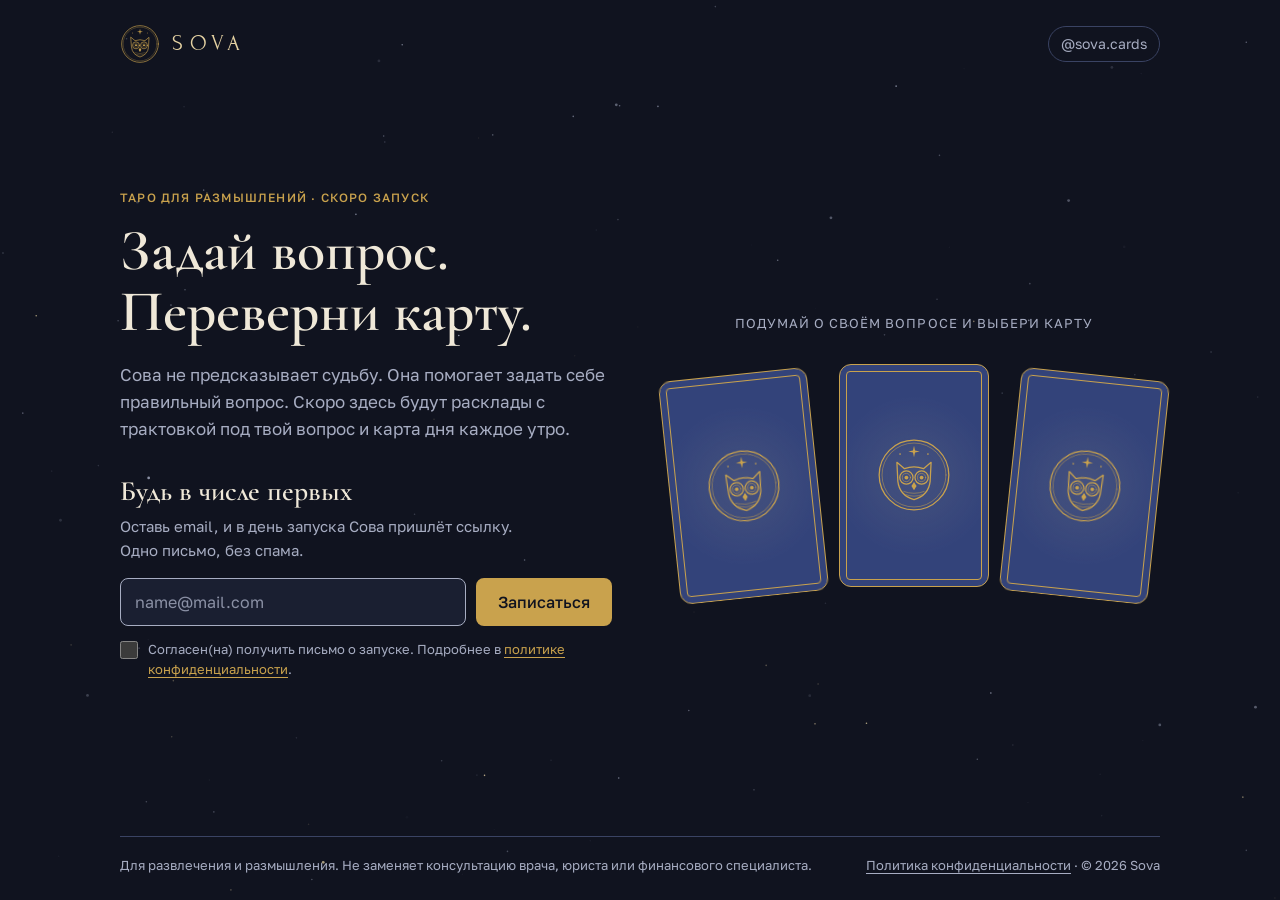
==== index.html @ 3fef8f58 "Add Sova coming-soon page with waitlist Static landing page in the Sova brand: starry sky, three tar" ====
<!doctype html>
<html lang="ru">
<head>
<meta charset="utf-8">
<meta name="viewport" content="width=device-width, initial-scale=1, viewport-fit=cover">
<title>Sova — таро для размышлений</title>
<meta name="description" content="Задай вопрос, переверни карту и получи трактовку под свой вопрос. Скоро запуск — оставь email, чтобы узнать первым.">
<meta name="theme-color" content="#10131F">
<link rel="icon" href="/assets/owl.svg" type="image/svg+xml">
<meta property="og:type" content="website">
<meta property="og:url" content="https://sovacards.com/">
<meta property="og:title" content="Sova — таро для размышлений">
<meta property="og:description" content="Задай вопрос и переверни карту. Скоро запуск.">
<meta property="og:image" content="https://sovacards.com/assets/og.png">
<meta property="og:image:width" content="1200">
<meta property="og:image:height" content="630">
<meta name="twitter:card" content="summary_large_image">
<link rel="preconnect" href="https://fonts.googleapis.com">
<link rel="preconnect" href="https://fonts.gstatic.com" crossorigin>
<link rel="stylesheet" href="https://fonts.googleapis.com/css2?family=Cormorant+Garamond:ital,wght@0,500;0,600;1,500&family=Forum&family=Golos+Text:wght@400;500&display=swap">
<link rel="stylesheet" href="/assets/style.css">
</head>
<body>
<canvas id="sky" aria-hidden="true"></canvas>

<div class="page">
  <header class="top">
    <a class="brand" href="/" aria-label="Sova, на главную">
      <img src="/assets/owl.svg" width="40" height="40" alt="">
      <span class="wordmark">SOVA</span>
    </a>
    <a class="ig" href="https://instagram.com/sova.cards" rel="noopener">@sova.cards</a>
  </header>

  <main class="hero">
    <section class="copy">
      <p class="eyebrow">Таро для размышлений · скоро запуск</p>
      <h1>Задай вопрос.<br>Переверни карту.</h1>
      <p class="lead">Сова не предсказывает судьбу. Она помогает задать себе правильный вопрос. Скоро здесь будут расклады с трактовкой под твой вопрос и карта дня каждое утро.</p>
    </section>

    <section class="deck" aria-labelledby="deck-title">
      <h2 id="deck-title" class="sr-only">Попробуй: вытяни карту</h2>
      <p class="hint" id="hint">Подумай о своём вопросе и выбери карту</p>
      <div class="cards" id="cards">
        <button class="card" type="button" data-i="0" aria-label="Карта 1"><span class="inner"><span class="back"></span><span class="face"></span></span></button>
        <button class="card" type="button" data-i="1" aria-label="Карта 2"><span class="inner"><span class="back"></span><span class="face"></span></span></button>
        <button class="card" type="button" data-i="2" aria-label="Карта 3"><span class="inner"><span class="back"></span><span class="face"></span></span></button>
      </div>
      <div class="reading" id="reading" aria-live="polite" hidden>
        <p class="r-meaning" id="r-meaning"></p>
        <p class="r-question" id="r-question"></p>
        <button class="link-btn" type="button" id="again">Перемешать колоду</button>
      </div>
    </section>

    <section class="signup" aria-labelledby="signup-title">
      <h2 id="signup-title">Будь в числе первых</h2>
      <p class="sub">Оставь email, и в день запуска Сова пришлёт ссылку. Одно письмо, без спама.</p>
      <form id="form" novalidate>
        <div class="field">
          <label for="email" class="sr-only">Email</label>
          <input id="email" name="email" type="email" inputmode="email" autocomplete="email" placeholder="name@mail.com" required>
          <button type="submit" id="submit">Записаться</button>
        </div>
        <label class="hp" aria-hidden="true">Сайт <input type="text" name="website" id="website" tabindex="-1" autocomplete="off"></label>
        <label class="consent">
          <input type="checkbox" id="consent" required>
          <span>Согласен(на) получить письмо о запуске. Подробнее в <a href="/privacy">политике конфиденциальности</a>.</span>
        </label>
        <p class="msg" id="msg" role="status"></p>
      </form>
    </section>
  </main>

  <footer class="foot">
    <p>Для развлечения и размышления. Не заменяет консультацию врача, юриста или финансового специалиста.</p>
    <p><a href="/privacy">Политика конфиденциальности</a> · © 2026 Sova</p>
  </footer>
</div>

<script src="/assets/app.js" defer></script>
</body>
</html>
---- assets/style.css ----
/* Sova brand tokens — from the Sova design system (theme "Ночь") */
:root {
  --ground: #10131F;
  --surface: #1A1F31;
  --surface-raised: #242B42;
  --line: #3A4363;
  --ink: #EFE8D8;
  --ink-muted: #A7ADC2;
  --gold: #C9A24D;
  --gold-light: #E6D3A3;
  --midnight: #33437A;
  --moonlight: #E6D3A3;
  --on-gold: #10131F;
  --danger: #F0A39A;
  --ok: #9FD3B0;

  --font-display: "Forum", "Times New Roman", serif;
  --font-serif: "Cormorant Garamond", Georgia, serif;
  --font-sans: "Golos Text", system-ui, -apple-system, "Segoe UI", sans-serif;

  --radius-sm: 4px;
  --radius-md: 8px;
  --radius-card: 12px;
  --glow-gold: 0 0 28px rgba(201, 162, 77, 0.35);
  color-scheme: dark;
}

* { box-sizing: border-box; }
html, body { margin: 0; }
body {
  background: var(--ground);
  color: var(--ink);
  font-family: var(--font-sans);
  font-size: 16px;
  line-height: 1.6;
  -webkit-font-smoothing: antialiased;
  min-height: 100vh;
}
a { color: var(--gold); text-underline-offset: 3px; }
a:hover { color: var(--gold-light); }
:focus-visible { outline: 2px solid var(--gold); outline-offset: 3px; border-radius: var(--radius-sm); }
.sr-only { position: absolute; width: 1px; height: 1px; padding: 0; margin: -1px; overflow: hidden; clip: rect(0 0 0 0); white-space: nowrap; border: 0; }

#sky { position: fixed; inset: 0; width: 100%; height: 100%; z-index: 0; pointer-events: none; }

.page {
  position: relative;
  z-index: 1;
  max-width: 1080px;
  margin: 0 auto;
  padding-left: max(20px, env(safe-area-inset-left, 0px));
  padding-right: max(20px, env(safe-area-inset-right, 0px));
  padding-top: max(16px, env(safe-area-inset-top, 0px));
  padding-bottom: max(24px, env(safe-area-inset-bottom, 0px));
  min-height: 100vh;
  display: flex;
  flex-direction: column;
}

/* header */
.top { display: flex; align-items: center; justify-content: space-between; gap: 16px; padding-block: 8px 24px; }
.brand { display: flex; align-items: center; gap: 12px; text-decoration: none; color: var(--gold-light); }
.wordmark { font-family: var(--font-display); font-size: 22px; letter-spacing: 0.3em; }
.ig { font-size: 14px; color: var(--ink-muted); text-decoration: none; border: 1px solid var(--line); padding: 6px 12px; border-radius: 999px; }
.ig:hover { color: var(--gold-light); border-color: var(--gold); }

/* layout */
.hero {
  flex: 1;
  display: grid;
  grid-template-columns: minmax(0, 1fr) minmax(0, 1fr);
  grid-template-areas: "copy deck" "signup deck";
  column-gap: 56px;
  row-gap: 32px;
  align-items: start;
  padding-block: 24px 48px;
}
.copy { grid-area: copy; align-self: end; }
.deck { grid-area: deck; align-self: center; }
.signup { grid-area: signup; }

@media (max-width: 820px) {
  .hero { grid-template-columns: minmax(0, 1fr); grid-template-areas: "copy" "deck" "signup"; row-gap: 36px; padding-block: 8px 32px; }
}

/* copy */
.eyebrow { margin: 0 0 14px; font-size: 12px; font-weight: 500; letter-spacing: 0.1em; text-transform: uppercase; color: var(--gold); }
h1 {
  margin: 0 0 18px;
  font-family: var(--font-serif);
  font-weight: 600;
  font-size: clamp(38px, 6vw, 58px);
  line-height: 1.05;
  color: var(--ink);
  text-wrap: balance;
}
.lead { margin: 0; max-width: 46ch; color: var(--ink-muted); font-size: 17px; }

/* deck */
.hint { text-align: center; margin: 0 0 30px; font-size: 13px; letter-spacing: 0.08em; text-transform: uppercase; color: var(--ink-muted); min-height: 1.6em; }
.cards { display: flex; justify-content: center; gap: clamp(10px, 2.4vw, 22px); perspective: 1000px; }
.card {
  --w: clamp(96px, 26vw, 150px);
  width: var(--w);
  aspect-ratio: 2 / 3;
  padding: 0;
  border: 0;
  background: none;
  cursor: pointer;
  border-radius: var(--radius-card);
  transition: transform 0.5s cubic-bezier(.2, .8, .2, 1), opacity 0.5s;
  -webkit-tap-highlight-color: transparent;
}
.card:nth-child(1) { transform: rotate(-6deg) translateY(10px); }
.card:nth-child(3) { transform: rotate(6deg) translateY(10px); }
.cards:not(.done) .card:hover { transform: translateY(-10px); }
.cards.shuffle .card { animation: shuffle 0.9s ease-in-out; }
.cards.shuffle .card:nth-child(2) { animation-delay: 0.08s; }
.cards.shuffle .card:nth-child(3) { animation-delay: 0.16s; }
@keyframes shuffle {
  0%, 100% { transform: translateX(0) rotate(0); }
  30% { transform: translateX(calc(var(--w) * 0.6)) rotate(8deg); }
  65% { transform: translateX(calc(var(--w) * -0.6)) rotate(-8deg); }
}
.cards.done .card { cursor: default; }
.cards.done .card:not(.picked) { opacity: 0.28; transform: scale(0.94); }
.cards.done .card.picked { transform: translateY(-14px) scale(1.06); }

.inner { position: relative; display: block; width: 100%; height: 100%; transform-style: preserve-3d; transition: transform 0.85s cubic-bezier(.3, .7, .2, 1); }
.card.picked .inner { transform: rotateY(180deg); }
.back, .face {
  position: absolute;
  inset: 0;
  border-radius: var(--radius-card);
  backface-visibility: hidden;
  -webkit-backface-visibility: hidden;
  border: 1.5px solid var(--gold);
  overflow: hidden;
}
.back::before, .face::before {
  content: "";
  position: absolute;
  inset: 6px;
  border: 0.5px solid var(--gold);
  border-radius: var(--radius-sm);
  pointer-events: none;
}
.back {
  background: radial-gradient(circle at 50% 50%, rgba(230, 211, 163, 0.10), transparent 60%), var(--midnight);
  display: grid;
  place-items: center;
}
.back::after {
  content: "";
  width: 52%;
  aspect-ratio: 1;
  background: url("/assets/owl.svg") center / contain no-repeat;
}
.face {
  transform: rotateY(180deg);
  background: var(--ground);
  display: flex;
  flex-direction: column;
  align-items: center;
  justify-content: space-between;
  padding: 14% 8%;
  text-align: center;
}
.card.picked .face { box-shadow: var(--glow-gold); }
.f-num { font-family: var(--font-display); font-size: clamp(11px, 2.6vw, 14px); letter-spacing: 0.2em; color: var(--gold-light); }
.f-sym { width: 46%; aspect-ratio: 1; color: var(--gold); }
.f-name { font-family: var(--font-display); font-size: clamp(11px, 2.8vw, 15px); letter-spacing: 0.14em; text-transform: uppercase; color: var(--gold-light); line-height: 1.2; }

.spark { position: absolute; width: 4px; height: 4px; border-radius: 50%; background: var(--gold-light); pointer-events: none; animation: spark 0.9s ease-out forwards; }
@keyframes spark { from { opacity: 1; transform: translate(0, 0) scale(1); } to { opacity: 0; transform: translate(var(--dx), var(--dy)) scale(0.3); } }

.reading { margin: 26px auto 0; max-width: 40ch; text-align: center; }
.reading[hidden] { display: none; }
.r-meaning { margin: 0 0 10px; color: var(--ink); }
.r-question { margin: 0 0 16px; font-family: var(--font-serif); font-style: italic; font-weight: 500; font-size: 22px; line-height: 1.35; color: var(--gold-light); }
.link-btn { background: none; border: 0; padding: 4px 0; color: var(--gold); font: 500 14px var(--font-sans); cursor: pointer; text-decoration: underline; text-underline-offset: 3px; }
.link-btn:hover { color: var(--gold-light); }

/* signup */
.signup h2 { margin: 0 0 6px; font-family: var(--font-serif); font-weight: 600; font-size: 28px; line-height: 1.2; }
.sub { margin: 0 0 16px; color: var(--ink-muted); font-size: 15px; max-width: 46ch; }
.field { display: flex; gap: 10px; flex-wrap: wrap; }
.field input {
  flex: 1 1 220px;
  min-width: 0;
  height: 48px;
  padding: 0 14px;
  border-radius: var(--radius-md);
  border: 1px solid var(--ink-muted);
  background: var(--surface);
  color: var(--ink);
  font: 16px var(--font-sans);
}
.field input::placeholder { color: var(--ink-muted); opacity: 0.8; }
.field input:focus { outline: none; border-color: var(--gold); box-shadow: 0 0 0 3px rgba(201, 162, 77, 0.25); }
.field input[aria-invalid="true"] { border-color: var(--danger); }
.field button {
  flex: 0 0 auto;
  height: 48px;
  padding: 0 22px;
  border: 0;
  border-radius: var(--radius-md);
  background: var(--gold);
  color: var(--on-gold);
  font: 500 16px var(--font-sans);
  cursor: pointer;
}
.field button:hover { background: var(--gold-light); }
.field button[disabled] { opacity: 0.6; cursor: progress; }
@media (max-width: 420px) { .field button { flex: 1 1 100%; } }
.consent { display: flex; gap: 10px; align-items: flex-start; margin-top: 14px; font-size: 13px; line-height: 1.5; color: var(--ink-muted); cursor: pointer; }
.consent input { width: 18px; height: 18px; margin: 1px 0 0; accent-color: var(--gold); flex: none; }
.hp { position: absolute; left: -10000px; width: 1px; height: 1px; overflow: hidden; }
.msg { min-height: 1.5em; margin: 12px 0 0; font-size: 14px; }
.msg.err { color: var(--danger); }
.msg.ok { color: var(--ok); }

/* footer */
.foot { border-top: 1px solid var(--line); padding-top: 18px; font-size: 13px; color: var(--ink-muted); display: flex; flex-wrap: wrap; justify-content: space-between; gap: 6px 24px; }
.foot p { margin: 0; }
.foot a { color: var(--ink-muted); }
.foot a:hover { color: var(--gold-light); }

/* privacy page */
.doc { max-width: 680px; padding-block: 8px 48px; flex: 1; }
.doc h1 { font-size: clamp(32px, 5vw, 44px); }
.doc h2 { font-family: var(--font-serif); font-weight: 600; font-size: 24px; margin: 28px 0 8px; }
.doc p, .doc li { color: var(--ink-muted); }
.doc strong { color: var(--ink); font-weight: 500; }

@media (prefers-reduced-motion: reduce) {
  *, *::before, *::after { animation: none !important; transition-duration: 0.01ms !important; }
  .card.picked .inner { transition: none; }
}
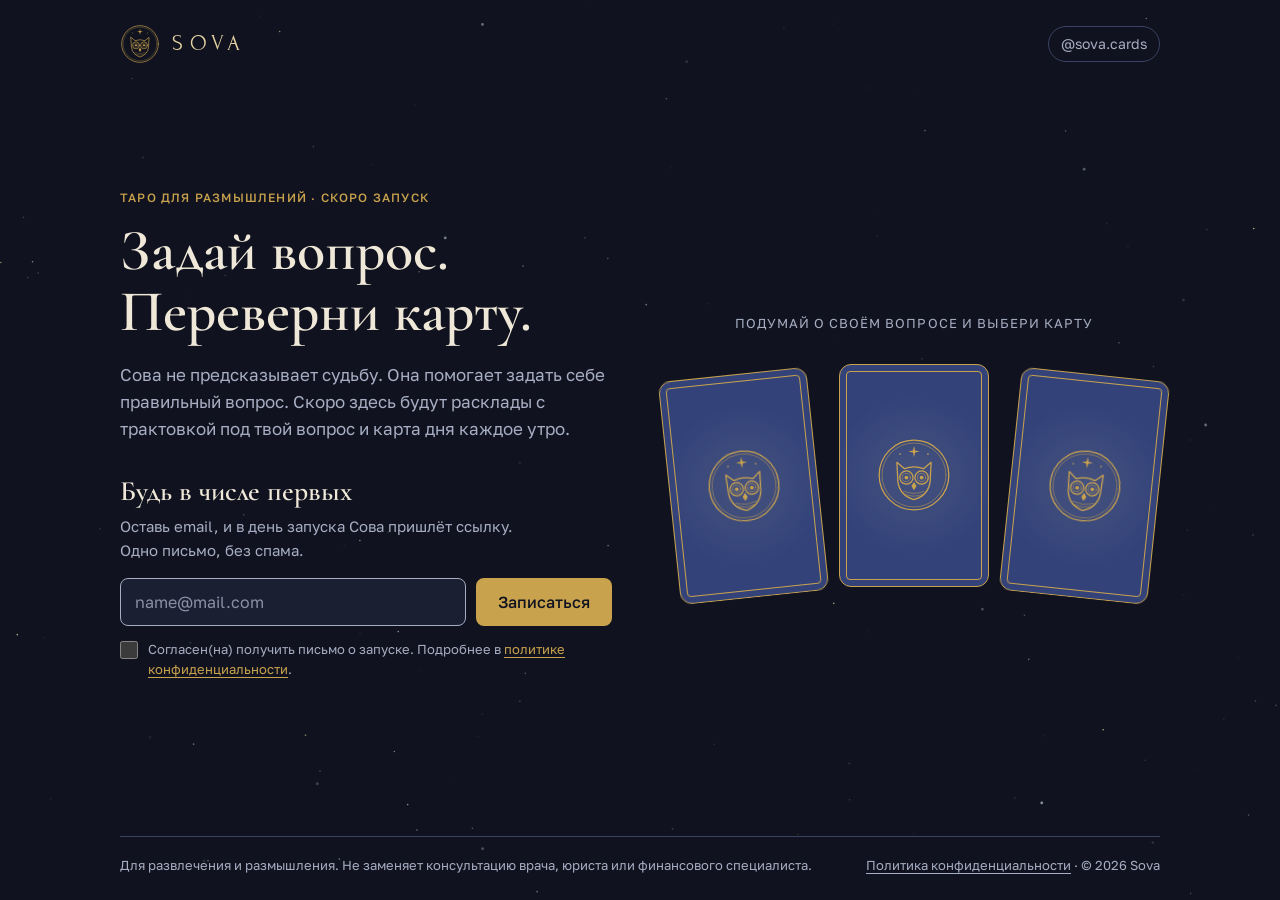
==== commit 8bff699d: "Show a clear confirmation after joining the waitlist After a successful signup the form is replaced " ====
--- a/index.html
+++ b/index.html
@@ -70,6 +70,14 @@
         </label>
         <p class="msg" id="msg" role="status"></p>
       </form>
+      <div class="done-card" id="done" tabindex="-1" hidden>
+        <img src="/assets/owl.svg" width="56" height="56" alt="">
+        <div>
+          <p class="done-title">Ты в списке</p>
+          <p class="done-text">Сова напишет на <strong id="done-email"></strong> в день запуска. А пока загляни в <a href="https://instagram.com/sova.cards" rel="noopener">@sova.cards</a>: там карта дня.</p>
+          <button class="link-btn" type="button" id="another">Записать другой email</button>
+        </div>
+      </div>
     </section>
   </main>
 
--- a/assets/style.css
+++ b/assets/style.css
@@ -216,6 +216,24 @@
 .consent { display: flex; gap: 10px; align-items: flex-start; margin-top: 14px; font-size: 13px; line-height: 1.5; color: var(--ink-muted); cursor: pointer; }
 .consent input { width: 18px; height: 18px; margin: 1px 0 0; accent-color: var(--gold); flex: none; }
 .hp { position: absolute; left: -10000px; width: 1px; height: 1px; overflow: hidden; }
+.done-card {
+  display: flex;
+  gap: 18px;
+  align-items: flex-start;
+  padding: 20px;
+  border: 1.5px solid var(--gold);
+  border-radius: var(--radius-card);
+  background: var(--surface);
+  box-shadow: var(--glow-gold);
+  animation: rise 0.6s cubic-bezier(.2, .8, .2, 1);
+}
+.done-card[hidden] { display: none; }
+.done-card:focus { outline: none; }
+.done-card img { flex: none; }
+.done-title { margin: 0 0 4px; font-family: var(--font-serif); font-weight: 600; font-size: 26px; line-height: 1.2; color: var(--gold-light); }
+.done-text { margin: 0 0 10px; color: var(--ink-muted); font-size: 15px; }
+.done-text strong { color: var(--ink); font-weight: 500; overflow-wrap: anywhere; }
+@keyframes rise { from { opacity: 0; transform: translateY(10px); } to { opacity: 1; transform: none; } }
 .msg { min-height: 1.5em; margin: 12px 0 0; font-size: 14px; }
 .msg.err { color: var(--danger); }
 .msg.ok { color: var(--ok); }
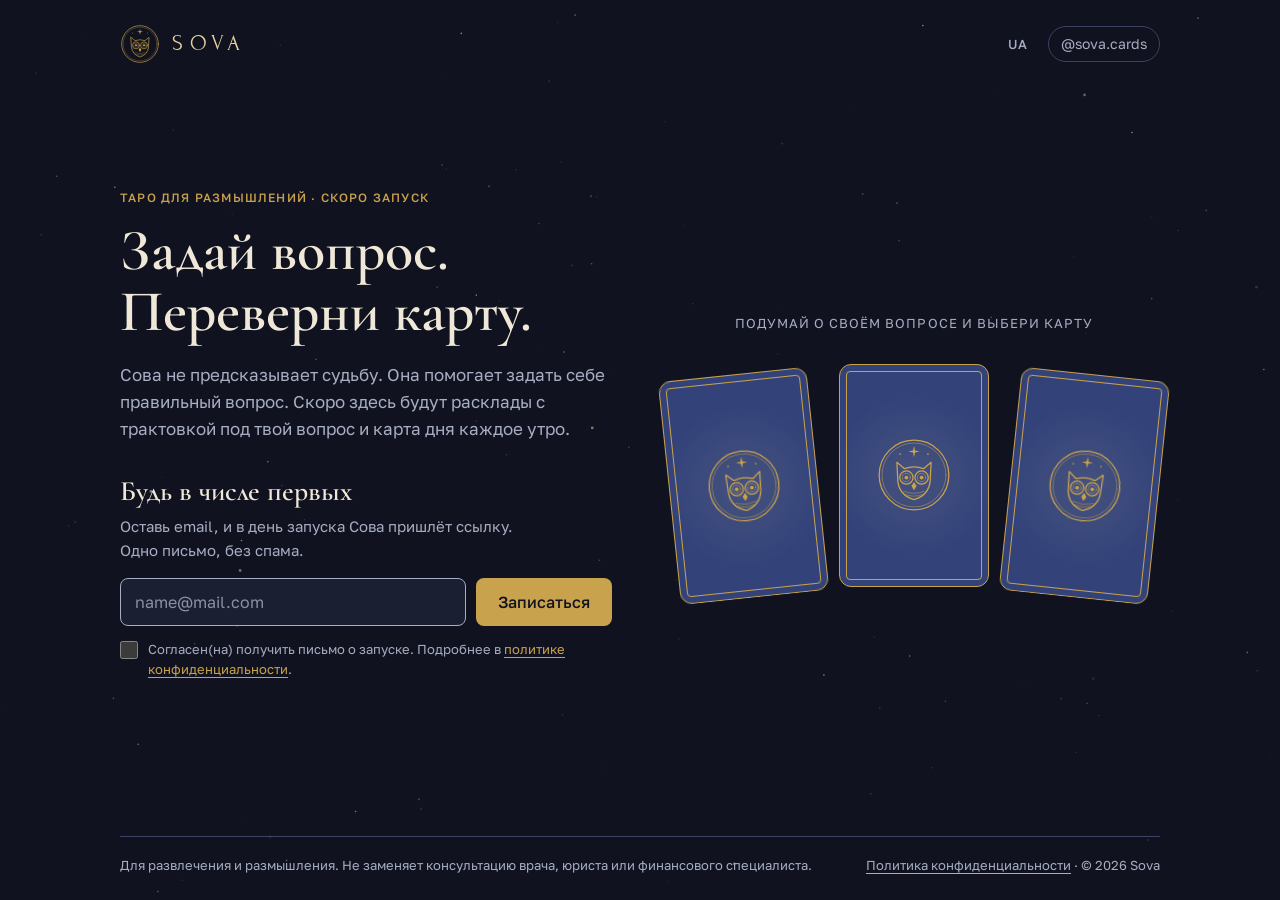
==== commit f9e59c9c: "Add Ukrainian version of the site /uk and /uk/privacy with translated copy, a Ukrainian deck in app." ====
--- a/index.html
+++ b/index.html
@@ -14,7 +14,18 @@
 <meta property="og:image" content="https://sovacards.com/assets/og.png">
 <meta property="og:image:width" content="1200">
 <meta property="og:image:height" content="630">
+<meta property="og:locale" content="ru_RU">
+<meta property="og:locale:alternate" content="uk_UA">
 <meta name="twitter:card" content="summary_large_image">
+<link rel="alternate" hreflang="ru" href="https://sovacards.com/">
+<link rel="alternate" hreflang="uk" href="https://sovacards.com/uk">
+<link rel="alternate" hreflang="x-default" href="https://sovacards.com/">
+<script>
+  try {
+    var l = (navigator.languages && navigator.languages[0]) || navigator.language || "";
+    if (!localStorage.getItem("sova_lang") && /^uk\b/i.test(l)) location.replace("/uk" + location.search);
+  } catch (e) {}
+</script>
 <link rel="preconnect" href="https://fonts.googleapis.com">
 <link rel="preconnect" href="https://fonts.gstatic.com" crossorigin>
 <link rel="stylesheet" href="https://fonts.googleapis.com/css2?family=Cormorant+Garamond:ital,wght@0,500;0,600;1,500&family=Forum&family=Golos+Text:wght@400;500&display=swap">
@@ -29,7 +40,10 @@
       <img src="/assets/owl.svg" width="40" height="40" alt="">
       <span class="wordmark">SOVA</span>
     </a>
-    <a class="ig" href="https://instagram.com/sova.cards" rel="noopener">@sova.cards</a>
+    <div class="top-r">
+      <a class="lang" href="/uk" hreflang="uk" lang="uk" data-setlang="uk" aria-label="Українською">UA</a>
+      <a class="ig" href="https://instagram.com/sova.cards" rel="noopener">@sova.cards</a>
+    </div>
   </header>
 
   <main class="hero">
--- a/assets/style.css
+++ b/assets/style.css
@@ -61,6 +61,9 @@
 .top { display: flex; align-items: center; justify-content: space-between; gap: 16px; padding-block: 8px 24px; }
 .brand { display: flex; align-items: center; gap: 12px; text-decoration: none; color: var(--gold-light); }
 .wordmark { font-family: var(--font-display); font-size: 22px; letter-spacing: 0.3em; }
+.top-r { display: flex; align-items: center; gap: 10px; }
+.lang { font-size: 13px; font-weight: 500; letter-spacing: 0.06em; color: var(--ink-muted); text-decoration: none; padding: 6px 10px; border-radius: 999px; }
+.lang:hover { color: var(--gold-light); }
 .ig { font-size: 14px; color: var(--ink-muted); text-decoration: none; border: 1px solid var(--line); padding: 6px 12px; border-radius: 999px; }
 .ig:hover { color: var(--gold-light); border-color: var(--gold); }
 
